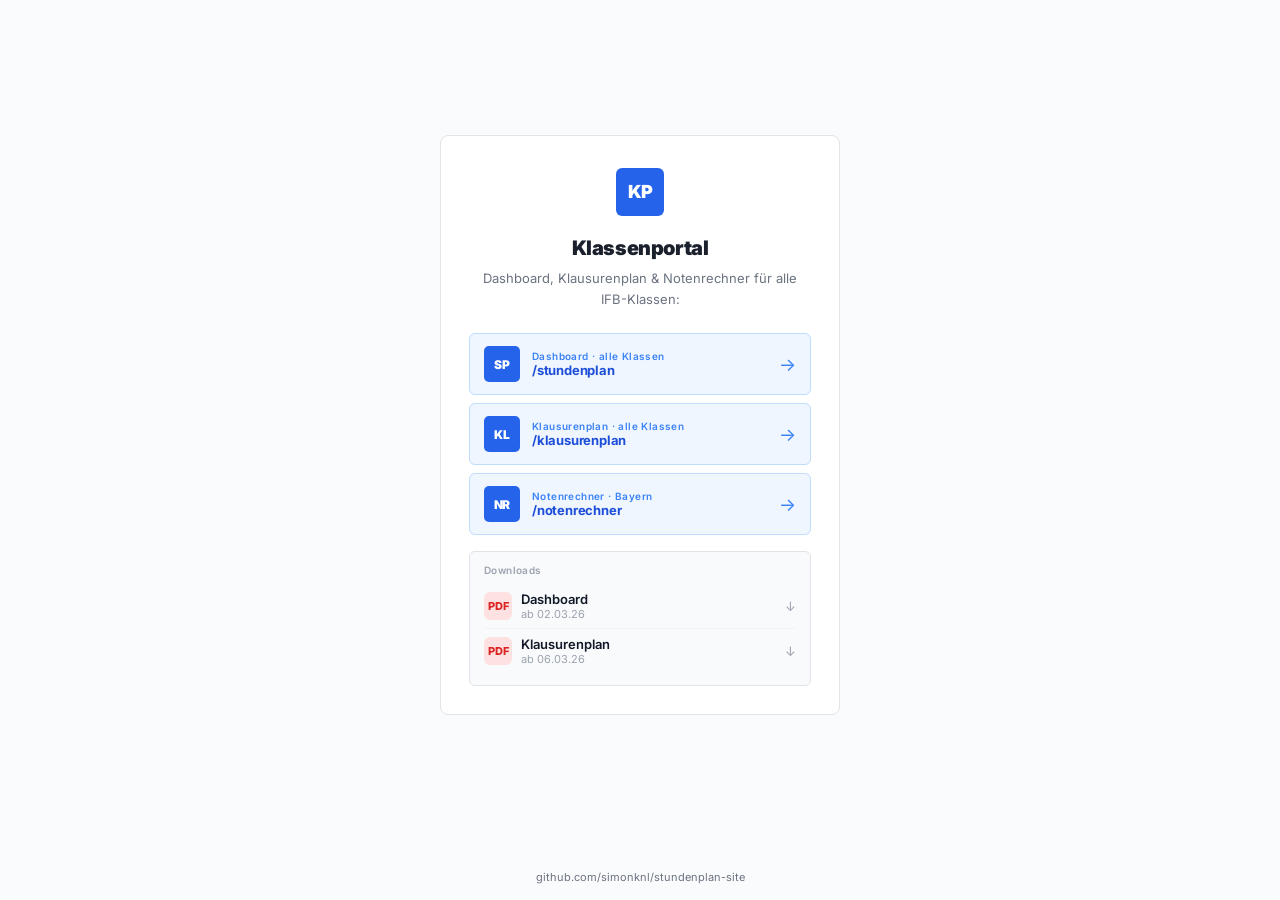
==== legacy/index.html @ 5adeb4b5 "Refactor code structure for improved readability and maintainability" ====
<!DOCTYPE html>
<html lang="de">
<head>
<meta charset="UTF-8">
<meta name="viewport" content="width=device-width, initial-scale=1.0">
<meta name="theme-color" content="#2563eb">
<title>IFB · Klassenportal</title>
<link rel="icon" type="image/svg+xml" href="./favicon.svg">
<link rel="preconnect" href="https://fonts.googleapis.com">
<link href="https://fonts.googleapis.com/css2?family=Inter:wght@400;500;600;700;800&display=swap" rel="stylesheet">
<style>
*, *::before, *::after { box-sizing: border-box; margin: 0; padding: 0; }

body {
  font-family: 'Inter', -apple-system, BlinkMacSystemFont, sans-serif;
  background: #fafbfc;
  min-height: 100vh;
  display: flex;
  flex-direction: column;
  -webkit-font-smoothing: antialiased;
  color: #1a202c;
}

.page {
  flex: 1;
  display: flex;
  align-items: center;
  justify-content: center;
  padding: 32px 16px;
}

.card {
  background: #ffffff;
  border: 1px solid #e1e4e8;
  border-radius: 8px;
  box-shadow: none;
  padding: 32px 28px 28px;
  width: 100%;
  max-width: 400px;
  text-align: center;
}

.brand-mark {
  width: 48px; height: 48px;
  background: #2563eb;
  border-radius: 6px;
  display: inline-flex; align-items: center; justify-content: center;
  font-size: 18px; font-weight: 900; color: #fff;
  letter-spacing: -.5px;
  margin-bottom: 20px;
}

h1 {
  font-size: 20px;
  font-weight: 900;
  color: #1a202c;
  letter-spacing: -.4px;
  margin-bottom: 8px;
  line-height: 1.2;
}

.sub {
  font-size: 13px;
  color: #6b7280;
  line-height: 1.6;
  margin-bottom: 24px;
}

.portal-link {
  display: flex;
  align-items: center;
  justify-content: space-between;
  background: #eff6ff;
  border: 1px solid #bfdbfe;
  border-radius: 6px;
  padding: 12px 14px;
  text-decoration: none;
  transition: background 150ms, border-color 150ms, box-shadow 150ms;
  gap: 12px;
}

.portal-link:hover {
  background: #dbeafe;
  border-color: #93c5fd;
  box-shadow: 0 2px 6px rgba(37,99,235,.15);
}

.portal-link-left {
  display: flex;
  align-items: center;
  gap: 12px;
  text-align: left;
}

.portal-mark {
  width: 36px; height: 36px;
  background: #2563eb;
  border-radius: 5px;
  display: flex; align-items: center; justify-content: center;
  font-size: 12px; font-weight: 900; color: #fff;
  letter-spacing: -.4px;
  flex-shrink: 0;
}

.portal-info-label {
  font-size: 10px;
  font-weight: 600;
  color: #3b82f6;
  text-transform: none;
  letter-spacing: .4px;
}

.portal-info-name {
  font-size: 13px;
  font-weight: 700;
  color: #1d4ed8;
  letter-spacing: -.2px;
}

.portal-arrow {
  color: #3b82f6;
  font-size: 18px;
  flex-shrink: 0;
}

.info-box {
  margin-top: 16px;
  background: #f9fafb;
  border: 1px solid #e1e4e8;
  border-radius: 6px;
  padding: 12px 14px;
  text-align: left;
}

.info-box-title {
  font-size: 10px;
  font-weight: 600;
  color: #9ca3af;
  text-transform: none;
  letter-spacing: .4px;
  margin-bottom: 8px;
}

.dl-link {
  display: flex;
  align-items: center;
  justify-content: space-between;
  text-decoration: none;
  padding: 7px 0;
  gap: 10px;
  border-bottom: 1px solid #f3f4f6;
  transition: opacity .12s;
}
.dl-link:last-child { border-bottom: none; }
.dl-link:hover { opacity: .7; }

.dl-link-left {
  display: flex;
  align-items: center;
  gap: 9px;
}

.dl-icon {
  width: 28px; height: 28px;
  background: #fee2e2;
  border-radius: 6px;
  display: flex; align-items: center; justify-content: center;
  font-size: 11px; font-weight: 800; color: #dc2626;
  flex-shrink: 0;
}

.dl-name {
  font-size: 13px;
  font-weight: 600;
  color: #111827;
}

.dl-meta {
  font-size: 11px;
  color: #9ca3af;
}

.dl-arrow {
  font-size: 13px;
  color: #9ca3af;
  flex-shrink: 0;
}

footer{text-align:center;padding:20px 0 16px;font-size:11px;color:#9ca3af}
footer a{color:#6b7280;text-decoration:none}
footer a:hover{color:#1a202c}
</style>
</head>
<body>

<div class="page">
  <div class="card">
    <div class="brand-mark">KP</div>
    <h1>Klassenportal</h1>
    <p class="sub">Dashboard, Klausurenplan &amp; Notenrechner für alle IFB-Klassen:</p>

    <a class="portal-link" href="stundenplan.html">
      <div class="portal-link-left">
        <div class="portal-mark">SP</div>
        <div>
          <div class="portal-info-label">Dashboard · alle Klassen</div>
          <div class="portal-info-name">/stundenplan</div>
        </div>
      </div>
      <span class="portal-arrow">→</span>
    </a>

    <a class="portal-link" href="klausurenplan.html" style="margin-top:8px">
      <div class="portal-link-left">
        <div class="portal-mark">KL</div>
        <div>
          <div class="portal-info-label">Klausurenplan · alle Klassen</div>
          <div class="portal-info-name">/klausurenplan</div>
        </div>
      </div>
      <span class="portal-arrow">→</span>
    </a>

    <a class="portal-link" href="notenrechner.html" style="margin-top:8px">
      <div class="portal-link-left">
        <div class="portal-mark">NR</div>
        <div>
          <div class="portal-info-label">Notenrechner · Bayern</div>
          <div class="portal-info-name">/notenrechner</div>
        </div>
      </div>
      <span class="portal-arrow">→</span>
    </a>

    <div class="info-box">
      <div class="info-box-title">Downloads</div>
      <a class="dl-link" href="Stundenplan_ab_02_03_26.pdf" download>
        <div class="dl-link-left">
          <div class="dl-icon">PDF</div>
          <div>
            <div class="dl-name">Dashboard</div>
            <div class="dl-meta">ab 02.03.26</div>
          </div>
        </div>
        <span class="dl-arrow">↓</span>
      </a>
      <a class="dl-link" href="Klausurenplan_ab_06_03_26.pdf" download>
        <div class="dl-link-left">
          <div class="dl-icon">PDF</div>
          <div>
            <div class="dl-name">Klausurenplan</div>
            <div class="dl-meta">ab 06.03.26</div>
          </div>
        </div>
        <span class="dl-arrow">↓</span>
      </a>
    </div>
  </div>
</div>

<footer>
  <a href="https://github.com/simonknl/stundenplan-site" target="_blank" rel="noopener">github.com/simonknl/stundenplan-site</a>
</footer>

</body>
</html>
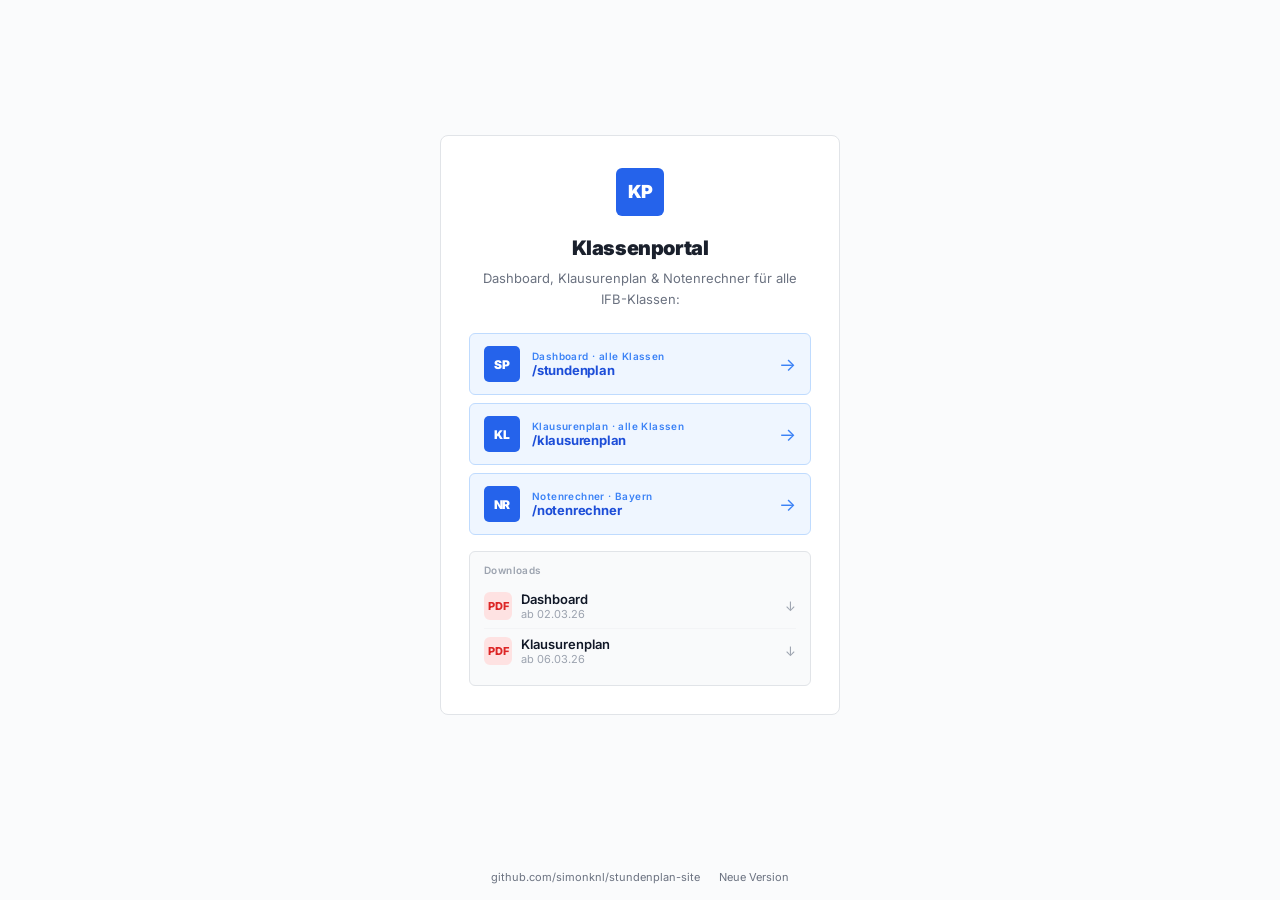
==== commit 24e89fe2: "Add base styles and design tokens for the application layout - Introduced a new CSS file for global " ====
--- a/legacy/index.html
+++ b/legacy/index.html
@@ -234,7 +234,7 @@
 
     <div class="info-box">
       <div class="info-box-title">Downloads</div>
-      <a class="dl-link" href="Stundenplan_ab_02_03_26.pdf" download>
+      <a class="dl-link" href="../Stundenplan_ab_02_03_26.pdf" download>
         <div class="dl-link-left">
           <div class="dl-icon">PDF</div>
           <div>
@@ -244,7 +244,7 @@
         </div>
         <span class="dl-arrow">↓</span>
       </a>
-      <a class="dl-link" href="Klausurenplan_ab_06_03_26.pdf" download>
+      <a class="dl-link" href="../Klausurenplan_ab_06_03_26.pdf" download>
         <div class="dl-link-left">
           <div class="dl-icon">PDF</div>
           <div>
@@ -260,6 +260,7 @@
 
 <footer>
   <a href="https://github.com/simonknl/stundenplan-site" target="_blank" rel="noopener">github.com/simonknl/stundenplan-site</a>
+  <a href="../index.html" style="margin-left:16px">Neue Version</a>
 </footer>
 
 </body>
